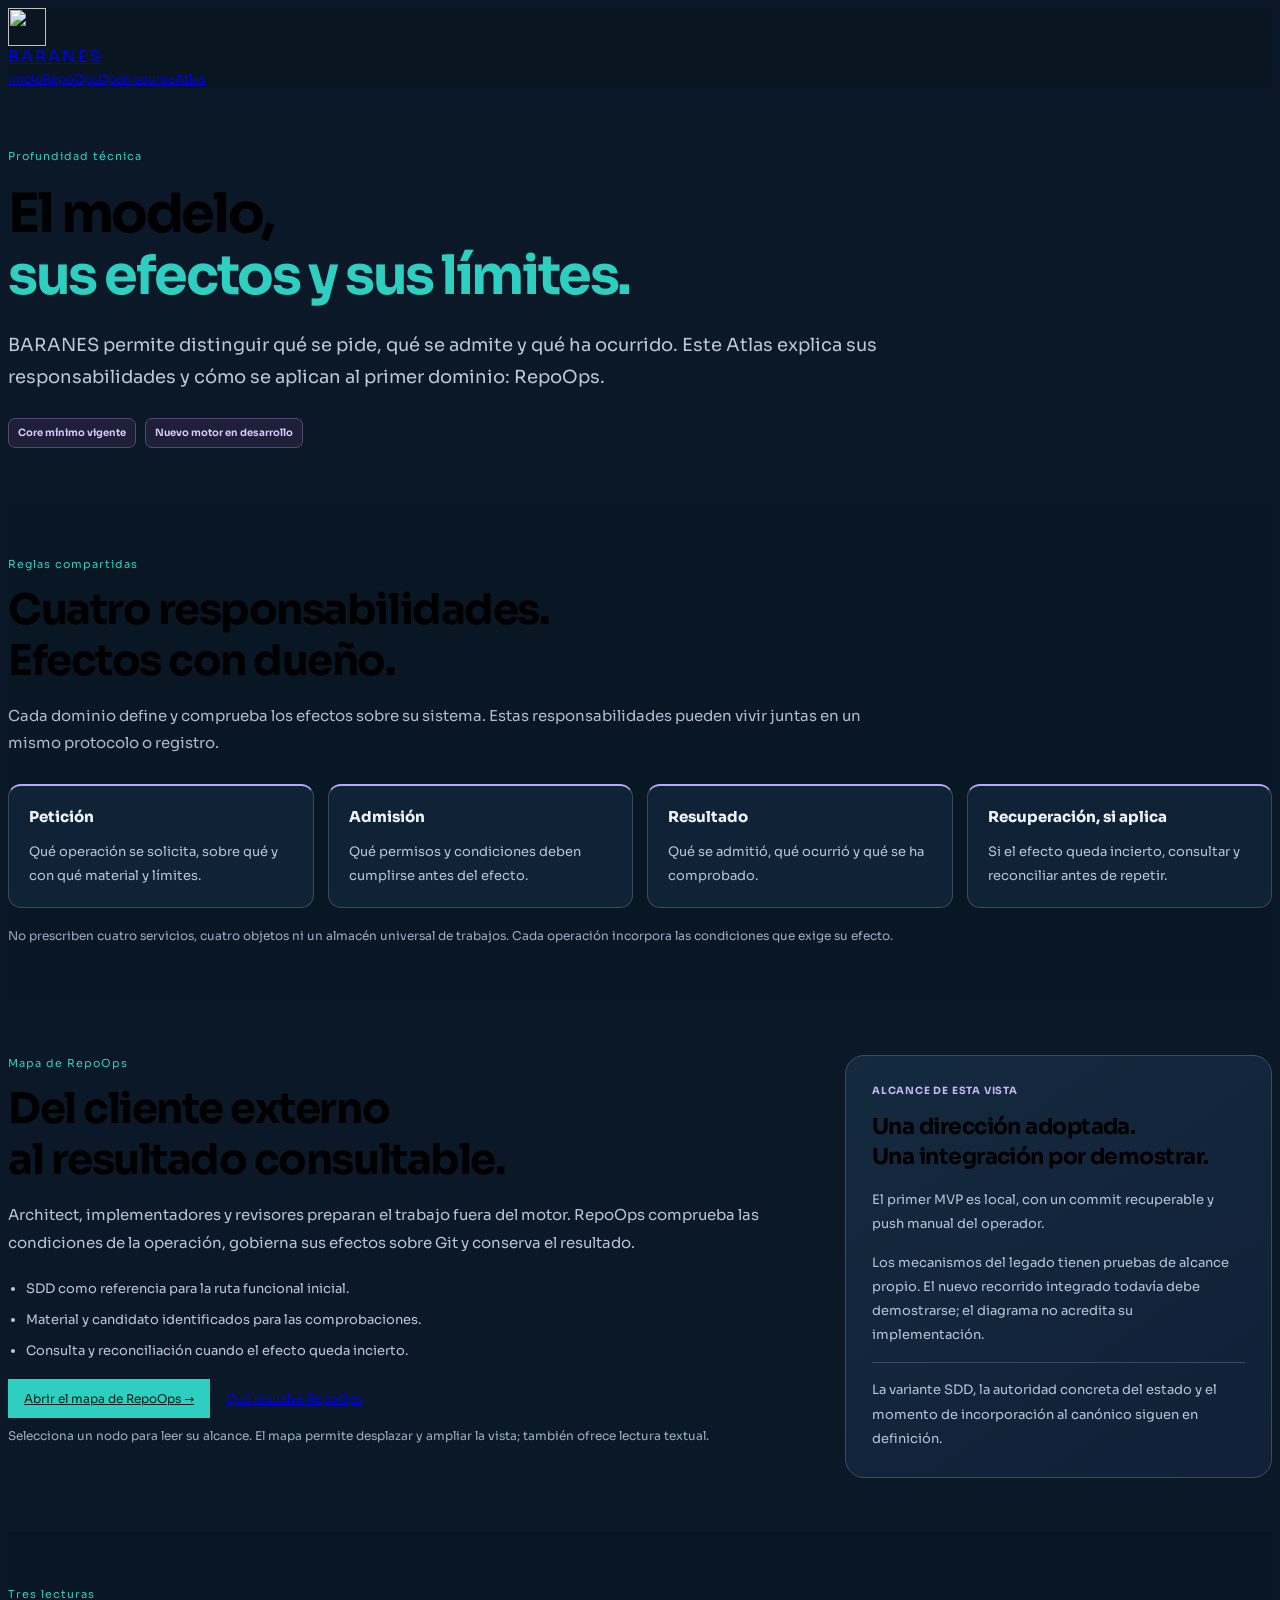
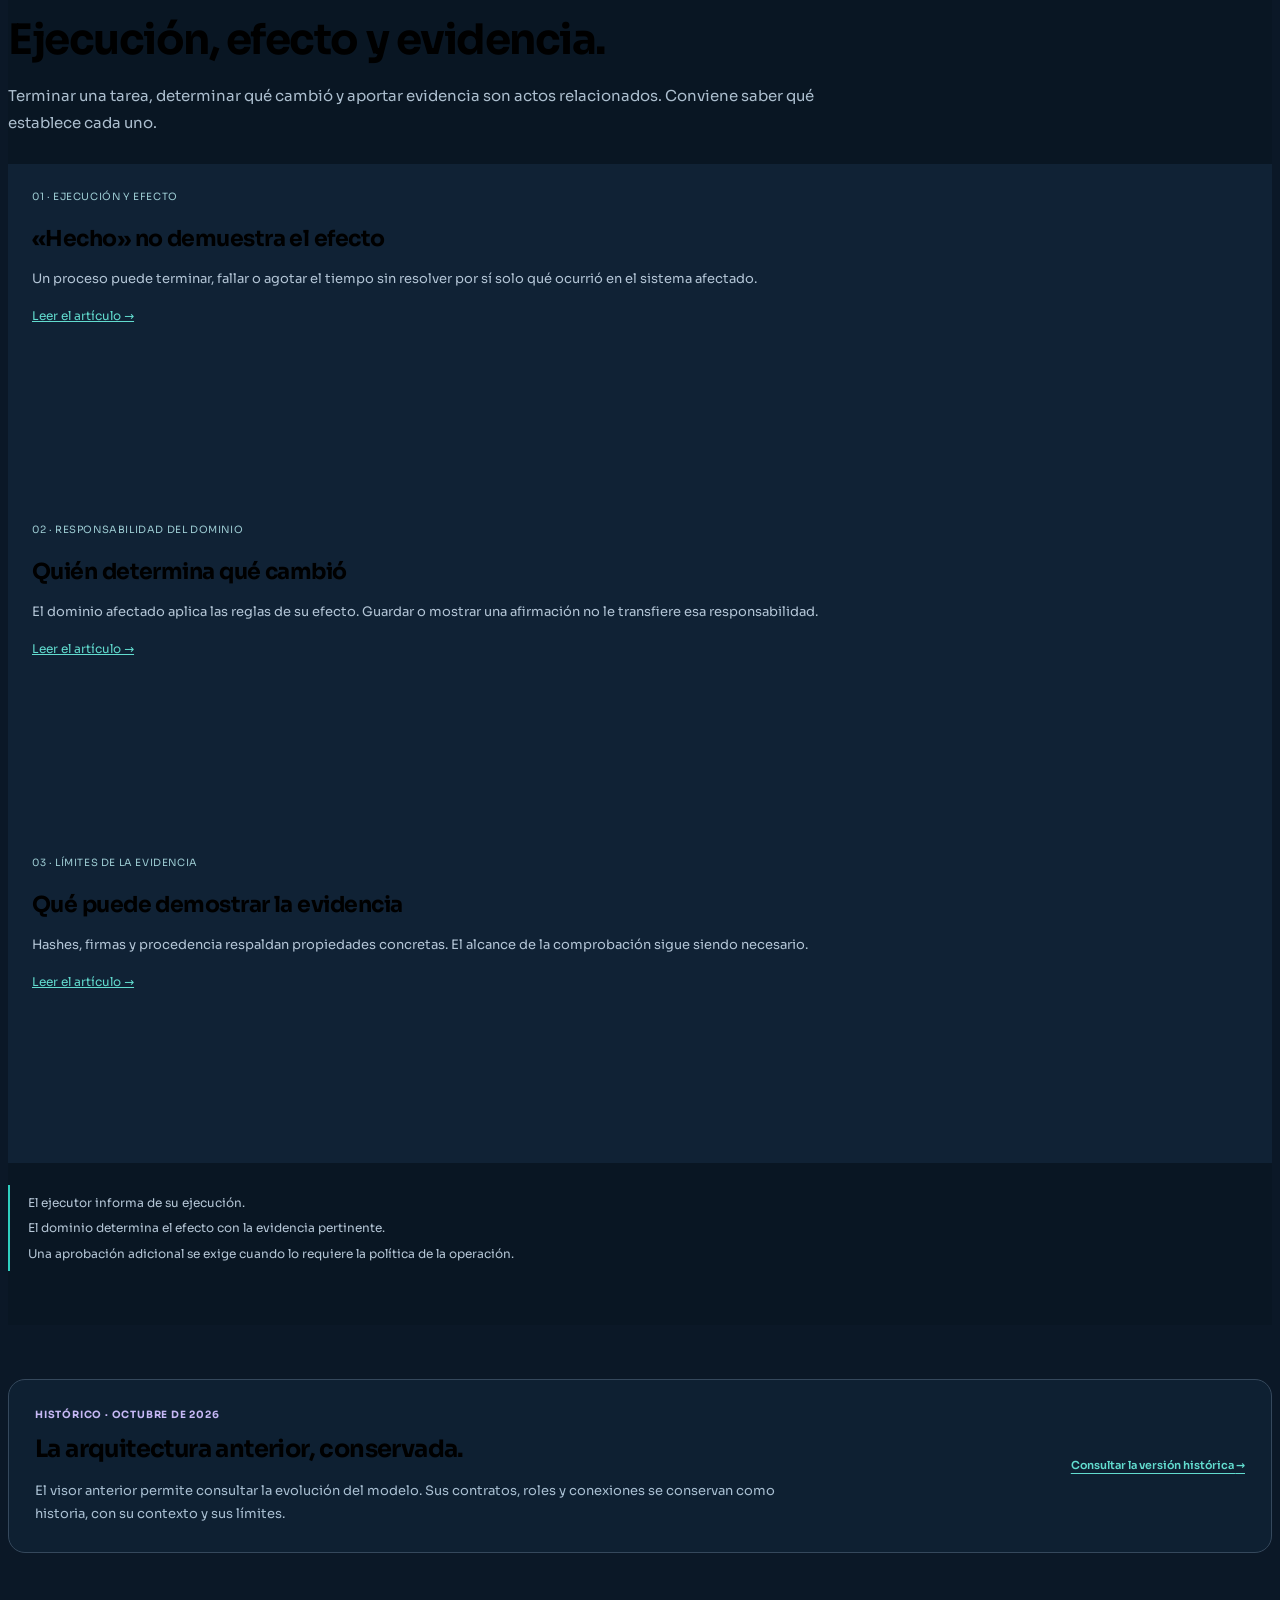
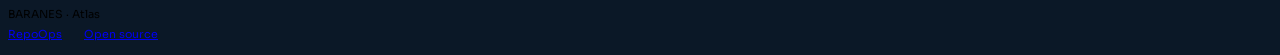
==== atlas/index.html @ f8c249e6 "refactor(site): align RepoOps and Atlas with the minimal core Present external clients, admission, r" ====
<!doctype html>
<html lang="es">
<head>
  <meta charset="utf-8">
  <meta name="viewport" content="width=device-width,initial-scale=1">
  <title>Atlas — El modelo y sus límites · BARANES</title>
  <meta name="description" content="El core mínimo de BARANES, el mapa de RepoOps y tres lecturas sobre ejecución, efectos y evidencia. Dirección adoptada y límites de lo demostrado.">
  <meta name="theme-color" content="#0b1827">
  <link rel="canonical" href="https://baranes.ai/atlas/">
  <meta property="og:title" content="Atlas — El modelo y sus límites · BARANES">
  <meta property="og:description" content="Peticiones, admisión, resultados y recuperación aplicable. Explora el mapa de RepoOps y los principios sobre efectos y evidencia.">
  <meta property="og:type" content="website">
  <meta property="og:url" content="https://baranes.ai/atlas/">
  <meta name="twitter:card" content="summary">
  <meta name="twitter:title" content="Atlas — BARANES">
  <meta name="twitter:description" content="El modelo técnico, sus efectos y sus límites.">
  <link rel="icon" type="image/svg+xml" href="../assets/baranes-symbol-teal.svg">
  <link rel="preload" href="../assets/fonts/sora-variable.ttf" as="font" type="font/ttf" crossorigin>
  <link rel="stylesheet" href="../assets/site.css">
  <link rel="stylesheet" href="../assets/brand.css">
  <link rel="stylesheet" href="../assets/resources-v2.css">
</head>
<body class="resources-v2">
<a class="res-skip" href="#main">Saltar al contenido</a>
<header class="topbar"><div class="shell topbar-inner">
  <a class="brand" href="../" aria-label="BARANES, inicio"><img src="../assets/baranes-symbol-teal.svg" width="38" height="38" alt=""><span>BARANES</span></a>
  <nav class="nav" aria-label="Principal"><a data-nav href="../">Inicio</a><a data-nav href="../repoops/">RepoOps</a><a data-nav href="../open-source/">Open source</a><a data-nav href="./" class="active" aria-current="page">Atlas</a></nav>
</div></header>
<main id="main" tabindex="-1">
  <section class="shell res-hero" aria-labelledby="atlas-title">
    <p class="eyebrow">Profundidad técnica</p>
    <h1 id="atlas-title">El modelo,<br><span>sus efectos y sus límites.</span></h1>
    <p class="res-lead">BARANES permite distinguir qué se pide, qué se admite y qué ha ocurrido. Este Atlas explica sus responsabilidades y cómo se aplican al primer dominio: RepoOps.</p>
    <div class="res-labels"><span>Core mínimo vigente</span><span>Nuevo motor en desarrollo</span></div>
  </section>

  <section class="section res-deep" id="core" aria-labelledby="core-title"><div class="shell">
    <div class="section-head"><p class="kicker">Reglas compartidas</p><h2 id="core-title">Cuatro responsabilidades.<br>Efectos con dueño.</h2><p>Cada dominio define y comprueba los efectos sobre su sistema. Estas responsabilidades pueden vivir juntas en un mismo protocolo o registro.</p></div>
    <dl class="res-core">
      <div><dt>Petición</dt><dd>Qué operación se solicita, sobre qué y con qué material y límites.</dd></div>
      <div><dt>Admisión</dt><dd>Qué permisos y condiciones deben cumplirse antes del efecto.</dd></div>
      <div><dt>Resultado</dt><dd>Qué se admitió, qué ocurrió y qué se ha comprobado.</dd></div>
      <div><dt>Recuperación, si aplica</dt><dd>Si el efecto queda incierto, consultar y reconciliar antes de repetir.</dd></div>
    </dl>
    <p class="res-caption">No prescriben cuatro servicios, cuatro objetos ni un almacén universal de trabajos. Cada operación incorpora las condiciones que exige su efecto.</p>
  </div></section>

  <section class="section" aria-labelledby="map-title"><div class="shell">
    <div class="res-map-grid">
      <div class="res-map-main"><p class="kicker">Mapa de RepoOps</p><h2 id="map-title">Del cliente externo<br>al resultado consultable.</h2><p>Architect, implementadores y revisores preparan el trabajo fuera del motor. RepoOps comprueba las condiciones de la operación, gobierna sus efectos sobre Git y conserva el resultado.</p>
        <ul class="res-map-points"><li>SDD como referencia para la ruta funcional inicial.</li><li>Material y candidato identificados para las comprobaciones.</li><li>Consulta y reconciliación cuando el efecto queda incierto.</li></ul>
        <div class="cta-row"><a class="btn primary" href="./repoops/">Abrir el mapa de RepoOps <span aria-hidden="true">→</span></a><a class="btn secondary" href="../repoops/">Qué resuelve RepoOps</a></div>
        <p class="res-caption">Selecciona un nodo para leer su alcance. El mapa permite desplazar y ampliar la vista; también ofrece lectura textual.</p>
      </div>
      <aside class="res-map-scope" aria-labelledby="scope-title"><p class="res-small-label">Alcance de esta vista</p><h3 id="scope-title">Una dirección adoptada.<br>Una integración por demostrar.</h3><p>El primer MVP es local, con un commit recuperable y push manual del operador.</p><p>Los mecanismos del legado tienen pruebas de alcance propio. El nuevo recorrido integrado todavía debe demostrarse; el diagrama no acredita su implementación.</p><p class="res-scope-open">La variante SDD, la autoridad concreta del estado y el momento de incorporación al canónico siguen en definición.</p></aside>
    </div>
  </div></section>

  <section class="section res-deep" id="authority-boundaries" aria-labelledby="articles-title"><div class="shell">
    <div class="section-head"><p class="kicker">Tres lecturas</p><h2 id="articles-title">Ejecución, efecto y evidencia.</h2><p>Terminar una tarea, determinar qué cambió y aportar evidencia son actos relacionados. Conviene saber qué establece cada uno.</p></div>
    <div class="series-index">
      <article class="series-card"><p class="num">01 · EJECUCIÓN Y EFECTO</p><h3>«Hecho» no demuestra el efecto</h3><p>Un proceso puede terminar, fallar o agotar el tiempo sin resolver por sí solo qué ocurrió en el sistema afectado.</p><a href="./done-vs-true/">Leer el artículo <span aria-hidden="true">→</span></a></article>
      <article class="series-card"><p class="num">02 · RESPONSABILIDAD DEL DOMINIO</p><h3>Quién determina qué cambió</h3><p>El dominio afectado aplica las reglas de su efecto. Guardar o mostrar una afirmación no le transfiere esa responsabilidad.</p><a href="./effect-truth/">Leer el artículo <span aria-hidden="true">→</span></a></article>
      <article class="series-card"><p class="num">03 · LÍMITES DE LA EVIDENCIA</p><h3>Qué puede demostrar la evidencia</h3><p>Hashes, firmas y procedencia respaldan propiedades concretas. El alcance de la comprobación sigue siendo necesario.</p><a href="./evidence-and-truth/">Leer el artículo <span aria-hidden="true">→</span></a></article>
    </div>
    <div class="res-takeaway"><p>El ejecutor informa de su ejecución.</p><p>El dominio determina el efecto con la evidencia pertinente.</p><p>Una aprobación adicional se exige cuando lo requiere la política de la operación.</p></div>
  </div></section>

  <section class="section" aria-labelledby="history-title"><div class="shell">
    <div class="res-history"><div><p class="res-small-label">Histórico · octubre de 2026</p><h2 id="history-title">La arquitectura anterior, conservada.</h2><p>El visor anterior permite consultar la evolución del modelo. Sus contratos, roles y conexiones se conservan como historia, con su contexto y sus límites.</p></div><a class="res-text-link" href="./history/repoops-2026-10/">Consultar la versión histórica <span aria-hidden="true">→</span></a></div>
  </div></section>
</main>
<footer class="footer"><div class="shell footer-inner"><span>BARANES · Atlas</span><nav aria-label="Pie"><a href="../repoops/">RepoOps</a><a href="../open-source/">Open source</a></nav></div></footer>
<script src="../assets/site.js"></script>
</body>
</html>
---- assets/resources-v2.css ----
@font-face{font-family:"Baranes Sora";font-style:normal;font-weight:100 800;font-display:swap;src:url('./fonts/sora-variable.ttf') format('truetype')}
body.resources-v2{--max:1240px;--bg:#0b1827;--surface:#102338;--text:#eef5fc;--muted:#a9bbcb;--cyan:#2ecfc0;--violet:#b6a7ff;font-family:"Baranes Sora",ui-sans-serif,system-ui,sans-serif;background:var(--bg)}
.resources-v2 .topbar{position:relative;background:#091521}.resources-v2 .brand{gap:13px}.resources-v2 .brand img{display:block;width:38px;height:38px}.resources-v2 .brand span{letter-spacing:.12em}.resources-v2 .nav a{font-size:12px}
.resources-v2 .res-hero{padding:60px 0 54px}.resources-v2 .res-hero h1{font-size:clamp(36px,4.4vw,54px);line-height:1.15;letter-spacing:-.045em;margin:17px 0 22px;max-width:920px}.resources-v2 .res-hero h1 span{color:var(--cyan)}.resources-v2 .res-lead{max-width:870px;font-size:18px;line-height:1.8;color:#b9c9d7;margin:0}
.resources-v2 .eyebrow,.resources-v2 .kicker{font-size:11px;line-height:1.6;letter-spacing:.09em;margin:0;color:var(--cyan)}.resources-v2 .res-labels{display:flex;gap:9px;flex-wrap:wrap;margin-top:24px}.resources-v2 .res-labels span{border:1px solid #514972;background:#201f3a;color:#d7ccfc;font-size:10px;font-weight:650;line-height:1.6;border-radius:7px;padding:6px 9px}
.resources-v2 .btn{font-size:12px;padding:12px 16px;min-height:44px;line-height:1.5}.resources-v2 .btn.primary{background:var(--cyan);border-color:var(--cyan);color:#05211e;box-shadow:none}.resources-v2 .btn.primary:hover{background:#65e0d3;border-color:#65e0d3}.resources-v2 .cta-row{margin-top:24px}
.resources-v2 .section{padding:54px 0;border-color:#22384b}.resources-v2 .res-deep{background:#091623}.resources-v2 .section-head{max-width:870px;margin-bottom:28px}.resources-v2 .section h2{font-size:clamp(29px,3.3vw,42px);line-height:1.2;letter-spacing:-.035em;margin:12px 0 16px}.resources-v2 .section-head>p:last-child{font-size:15px;line-height:1.8;color:#acbece}
.resources-v2 .res-core{display:grid;grid-template-columns:repeat(4,minmax(0,1fr));gap:14px;margin:0}.resources-v2 .res-core>div{padding:20px;border:1px solid #354b60;border-top:2px solid var(--violet);border-radius:13px;background:#102235;min-width:0}.resources-v2 .res-core dt{font-size:15px;line-height:1.5;font-weight:750;color:#edf5fc;margin-bottom:12px}.resources-v2 .res-core dd{font-size:13px;line-height:1.8;margin:0;color:#b4c6d7}.resources-v2 .res-caption{font-size:12px;line-height:1.8;color:#9bb0c3;margin:17px 0 0;max-width:1050px}
.resources-v2 .res-map-grid{display:grid;grid-template-columns:minmax(0,1.3fr) minmax(300px,.7fr);gap:44px;align-items:start}.resources-v2 .res-map-main h2{margin-top:12px}.resources-v2 .res-map-main>p:not(.kicker):not(.res-caption){font-size:15px;line-height:1.85;color:#b4c6d6;max-width:760px;margin:0 0 14px}.resources-v2 .res-map-points{padding-left:18px;font-size:13px;line-height:1.8;color:#b8cbdc;margin:20px 0}.resources-v2 .res-map-points li{margin:8px 0}
.resources-v2 .res-map-scope{padding:26px;border:1px solid #3b4b67;border-radius:19px;background:linear-gradient(145deg,#142a3e,#112036)}.resources-v2 .res-map-scope h3{font-size:22px;line-height:1.35;letter-spacing:-.025em;margin:13px 0 17px}.resources-v2 .res-map-scope p:not(.res-small-label){font-size:13px;line-height:1.85;color:#b5c6d6;margin:0 0 15px}.resources-v2 .res-map-scope p:last-child{margin-bottom:0}.resources-v2 .res-map-scope .res-scope-open{border-top:1px solid #39485f;padding-top:15px;color:#c5b9e9;font-size:12px}
.resources-v2 .res-small-label{font-size:10px;line-height:1.7;letter-spacing:.08em;text-transform:uppercase;font-weight:700;color:#c5b7f4;margin:0}.resources-v2 .series-index{gap:18px}.resources-v2 .series-card{padding:24px;border-color:#31495d;background:#102235;min-height:285px}.resources-v2 .series-card .num{font-size:10px;line-height:1.7;color:#9ccbd2;letter-spacing:.06em;margin:0}.resources-v2 .series-card h3{font-size:22px;line-height:1.35;letter-spacing:-.025em;margin:19px 0 14px}.resources-v2 .series-card p{font-size:13px;line-height:1.85;color:#b3c5d6}.resources-v2 .series-card a{font-size:12px;line-height:1.8;color:#62dccf;padding-top:24px}.resources-v2 .res-takeaway{margin-top:22px;border-left:2px solid var(--cyan);padding:3px 0 3px 18px}.resources-v2 .res-takeaway p{font-size:12px;line-height:1.8;color:#b6c7d7;margin:4px 0}
.resources-v2 .res-history{display:flex;align-items:center;justify-content:space-between;gap:40px;border:1px solid #35485c;border-radius:17px;padding:26px;background:#0e2032}.resources-v2 .res-history h2{font-size:24px;line-height:1.35;letter-spacing:-.025em;margin:10px 0 13px}.resources-v2 .res-history p:not(.res-small-label){max-width:760px;color:#a9bfd2;font-size:13px;line-height:1.8;margin:0}.resources-v2 .res-history>a{font-size:11px;min-width:155px}
.resources-v2 .res-text-link,.resources-v2 .res-link-list a{font-size:12px;line-height:1.8;color:#62dccf;text-underline-offset:4px;font-weight:600}.resources-v2 .res-link-list{display:flex;flex-wrap:wrap;gap:10px 20px;margin-top:auto}.resources-v2 .res-tools-grid{display:grid;grid-template-columns:repeat(2,minmax(0,1fr));gap:20px}.resources-v2 .res-tool{display:flex;flex-direction:column;align-items:flex-start;padding:24px;border:1px solid #31495d;border-radius:16px;background:#102235;min-width:0}.resources-v2 .res-tool h3{font-size:23px;line-height:1.35;letter-spacing:-.025em;margin:14px 0}.resources-v2 .res-tool>p:not(.res-small-label){font-size:14px;line-height:1.8;color:#b6c8d8;margin:0 0 22px}.resources-v2 .res-tool>a{margin-top:auto}.resources-v2 code{font-size:.9em;overflow-wrap:anywhere}
.resources-v2 .res-phases{display:grid;grid-template-columns:repeat(8,minmax(0,1fr));gap:10px;list-style:none;padding:0;margin:26px 0}.resources-v2 .res-phases li{border:1px solid #514b79;border-radius:8px;padding:12px 5px;font:650 10px/1.6 ui-monospace,SFMono-Regular,Menlo,monospace;background:#232641;color:#ddd5f7;text-align:center}.resources-v2 .res-two-col{display:grid;grid-template-columns:1fr 1fr;gap:24px}.resources-v2 .res-note{border-left:2px solid #66588d;padding-left:20px;min-width:0}.resources-v2 .res-note h3{font-size:18px;line-height:1.5;letter-spacing:-.02em;margin:0 0 12px}.resources-v2 .res-note p{font-size:13px;line-height:1.85;color:#afc1d3;margin:0 0 12px}
.resources-v2 .footer{font-size:11px}.resources-v2 .footer nav{display:flex;gap:22px}.resources-v2 .footer a{padding:6px 0}.resources-v2 :focus-visible{outline:3px solid #c3afff;outline-offset:4px}.resources-v2 .res-skip{position:absolute;left:16px;top:-100px;z-index:100;background:#162e42;color:#fff;padding:12px;border-radius:8px}.resources-v2 .res-skip:focus{top:12px}
@media(max-width:1000px){.resources-v2 .res-core{grid-template-columns:repeat(2,minmax(0,1fr))}.resources-v2 .res-map-grid{grid-template-columns:minmax(0,1.1fr) minmax(270px,.9fr);gap:28px}.resources-v2 .res-phases{grid-template-columns:repeat(4,minmax(0,1fr))}.resources-v2 .series-card{padding:20px}}
@media(max-width:850px){.resources-v2 .res-map-grid,.resources-v2 .res-two-col{grid-template-columns:1fr}.resources-v2 .res-map-scope{max-width:760px}.resources-v2 .res-history{flex-direction:column;align-items:flex-start;gap:22px}.resources-v2 .section{padding:42px 0}.resources-v2 .res-hero{padding:40px 0}.resources-v2 .res-lead{font-size:16px}.resources-v2 .res-tools-grid{grid-template-columns:1fr}}
@media(max-width:480px){.resources-v2 .shell{width:calc(100% - 32px)}.resources-v2 .nav a{font-size:11px;padding:7px 8px}.resources-v2 .res-core{grid-template-columns:1fr}.resources-v2 .res-hero h1{font-size:36px}.resources-v2 .section h2{font-size:30px}.resources-v2 .res-map-scope,.resources-v2 .res-tool,.resources-v2 .res-history{padding:22px}.resources-v2 .res-phases{grid-template-columns:repeat(2,minmax(0,1fr))}.resources-v2 .series-card h3{font-size:22px}.resources-v2 .footer-inner{gap:18px}}
@media(prefers-reduced-motion:reduce){.resources-v2 *{scroll-behavior:auto!important}}
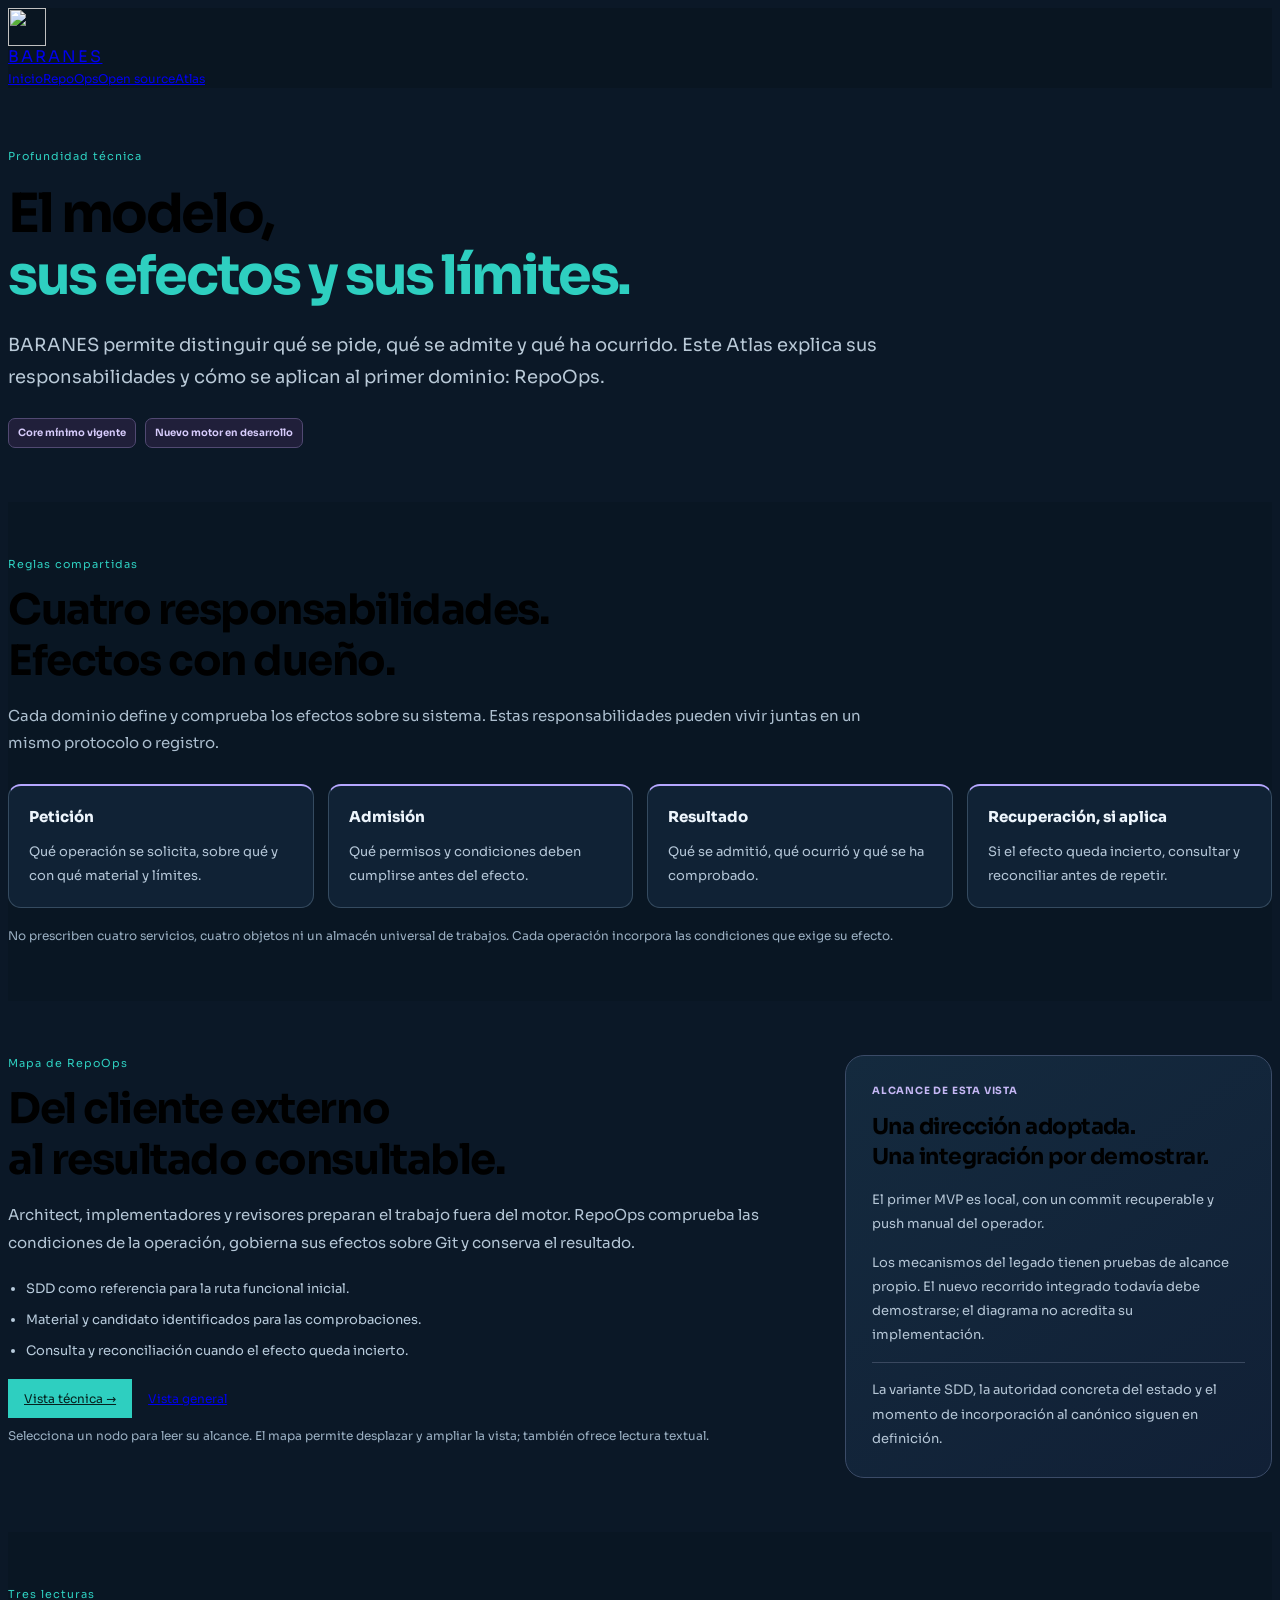
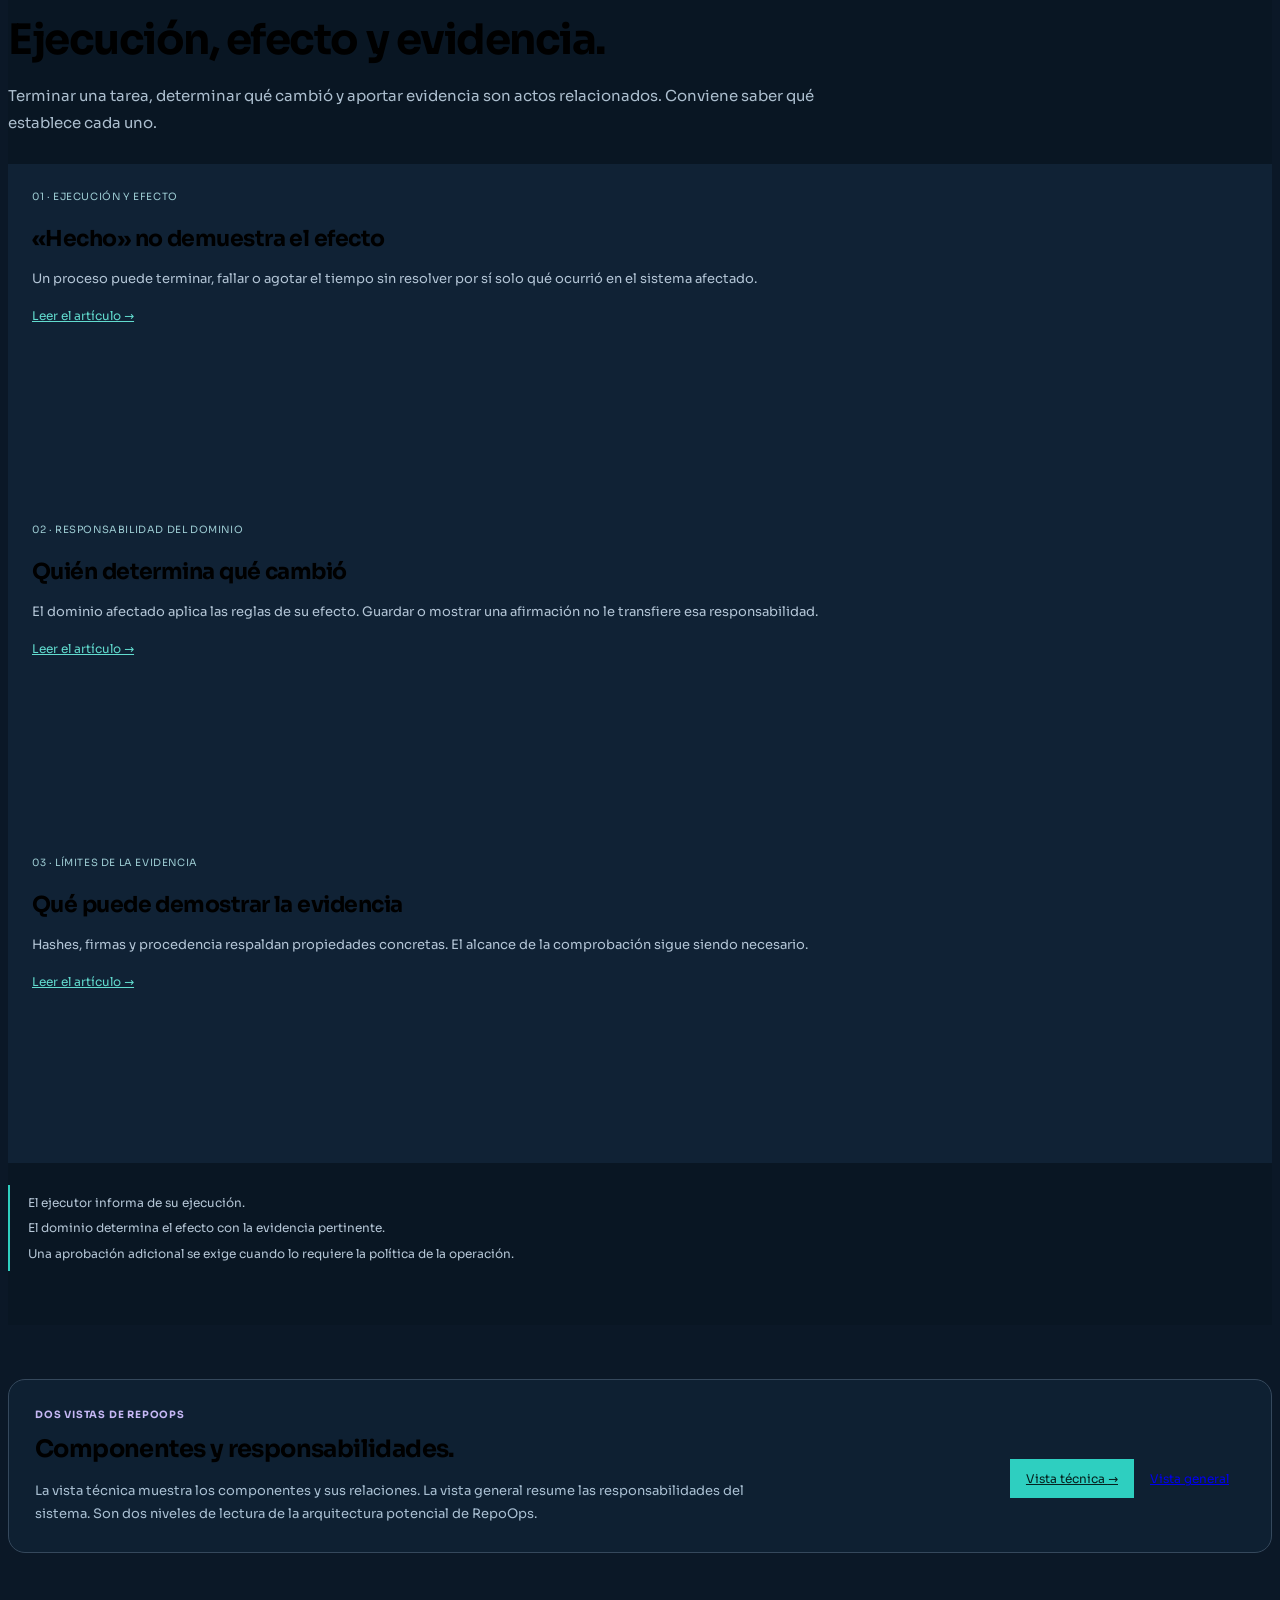
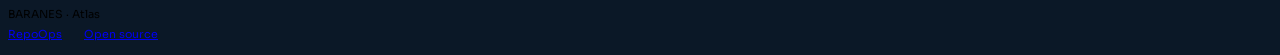
==== commit 8bc7536c: "feat(atlas): publish detailed and overview RepoOps views Restore the detailed component map with ext" ====
--- a/atlas/index.html
+++ b/atlas/index.html
@@ -49,7 +49,7 @@
     <div class="res-map-grid">
       <div class="res-map-main"><p class="kicker">Mapa de RepoOps</p><h2 id="map-title">Del cliente externo<br>al resultado consultable.</h2><p>Architect, implementadores y revisores preparan el trabajo fuera del motor. RepoOps comprueba las condiciones de la operación, gobierna sus efectos sobre Git y conserva el resultado.</p>
         <ul class="res-map-points"><li>SDD como referencia para la ruta funcional inicial.</li><li>Material y candidato identificados para las comprobaciones.</li><li>Consulta y reconciliación cuando el efecto queda incierto.</li></ul>
-        <div class="cta-row"><a class="btn primary" href="./repoops/">Abrir el mapa de RepoOps <span aria-hidden="true">→</span></a><a class="btn secondary" href="../repoops/">Qué resuelve RepoOps</a></div>
+        <div class="cta-row"><a class="btn primary" href="./repoops/">Vista técnica <span aria-hidden="true">→</span></a><a class="btn secondary" href="./repoops/overview/">Vista general</a></div>
         <p class="res-caption">Selecciona un nodo para leer su alcance. El mapa permite desplazar y ampliar la vista; también ofrece lectura textual.</p>
       </div>
       <aside class="res-map-scope" aria-labelledby="scope-title"><p class="res-small-label">Alcance de esta vista</p><h3 id="scope-title">Una dirección adoptada.<br>Una integración por demostrar.</h3><p>El primer MVP es local, con un commit recuperable y push manual del operador.</p><p>Los mecanismos del legado tienen pruebas de alcance propio. El nuevo recorrido integrado todavía debe demostrarse; el diagrama no acredita su implementación.</p><p class="res-scope-open">La variante SDD, la autoridad concreta del estado y el momento de incorporación al canónico siguen en definición.</p></aside>
@@ -66,8 +66,8 @@
     <div class="res-takeaway"><p>El ejecutor informa de su ejecución.</p><p>El dominio determina el efecto con la evidencia pertinente.</p><p>Una aprobación adicional se exige cuando lo requiere la política de la operación.</p></div>
   </div></section>
 
-  <section class="section" aria-labelledby="history-title"><div class="shell">
-    <div class="res-history"><div><p class="res-small-label">Histórico · octubre de 2026</p><h2 id="history-title">La arquitectura anterior, conservada.</h2><p>El visor anterior permite consultar la evolución del modelo. Sus contratos, roles y conexiones se conservan como historia, con su contexto y sus límites.</p></div><a class="res-text-link" href="./history/repoops-2026-10/">Consultar la versión histórica <span aria-hidden="true">→</span></a></div>
+  <section class="section" aria-labelledby="views-title"><div class="shell">
+    <div class="res-history"><div><p class="res-small-label">Dos vistas de RepoOps</p><h2 id="views-title">Componentes y responsabilidades.</h2><p>La vista técnica muestra los componentes y sus relaciones. La vista general resume las responsabilidades del sistema. Son dos niveles de lectura de la arquitectura potencial de RepoOps.</p></div><div class="cta-row"><a class="btn primary" href="./repoops/">Vista técnica <span aria-hidden="true">→</span></a><a class="btn secondary" href="./repoops/overview/">Vista general</a></div></div>
   </div></section>
 </main>
 <footer class="footer"><div class="shell footer-inner"><span>BARANES · Atlas</span><nav aria-label="Pie"><a href="../repoops/">RepoOps</a><a href="../open-source/">Open source</a></nav></div></footer>
